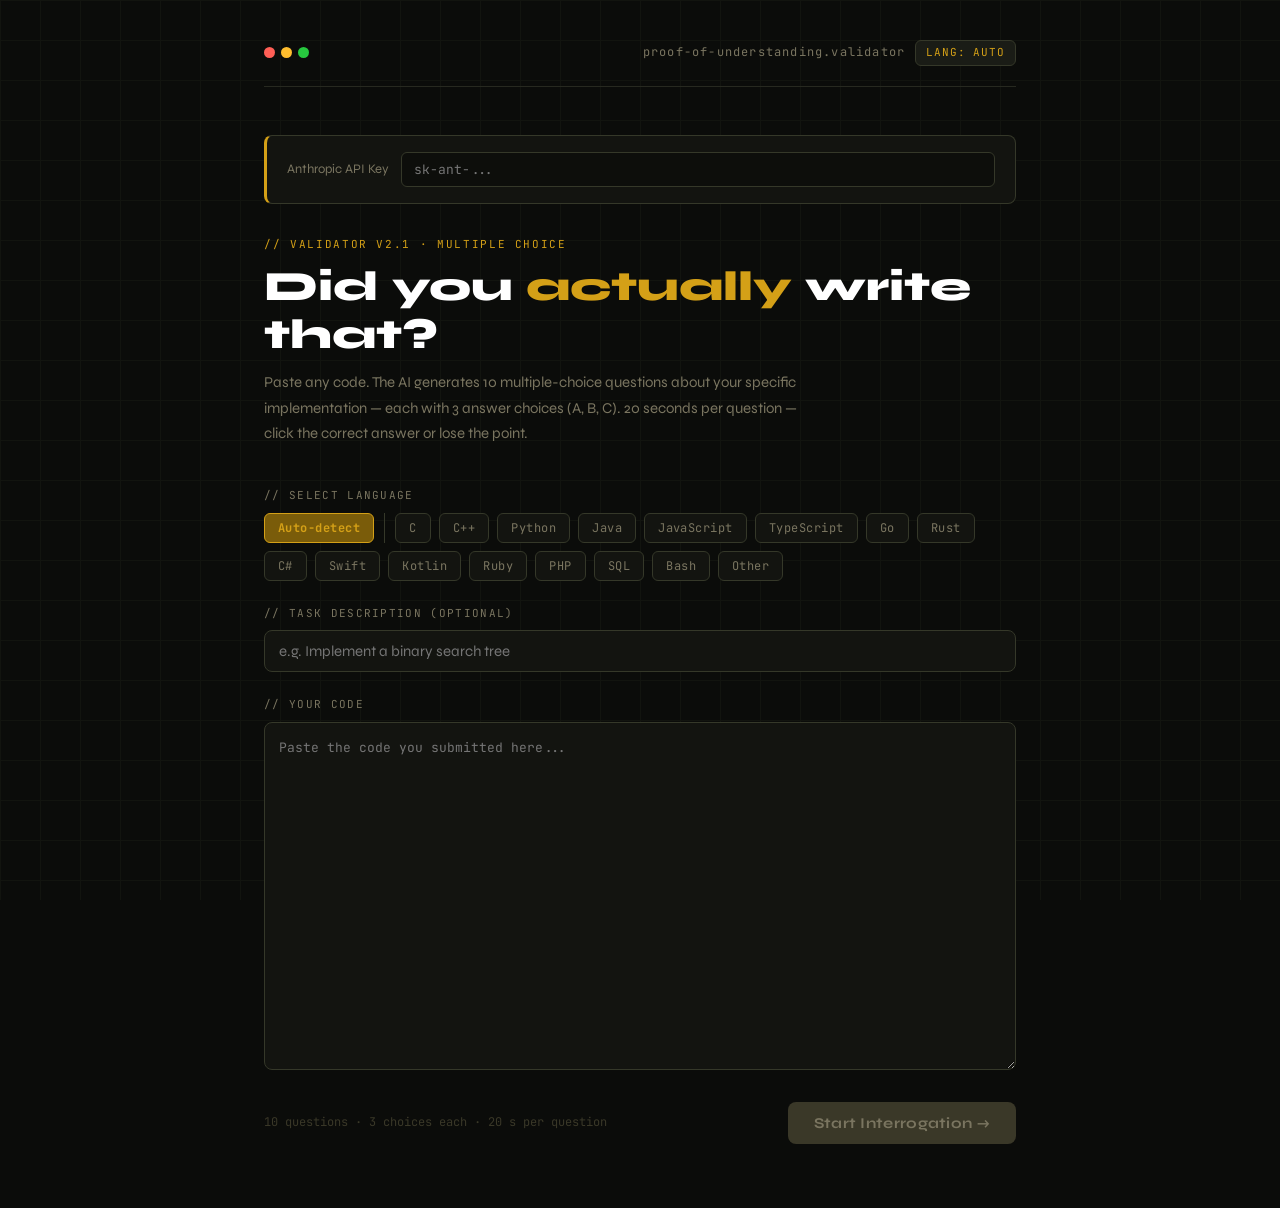
==== index.html @ c3c297bb "FULLY COMPLETED" ====
<!DOCTYPE html>
<html lang="en">
<head>
  <meta charset="UTF-8" />
  <meta name="viewport" content="width=device-width, initial-scale=1.0" />
  <title>Proof-of-Understanding Validator</title>

  <!-- Fonts -->
  <link href="https://fonts.googleapis.com/css2?family=JetBrains+Mono:ital,wght@0,400;0,600;0,700;1,400&family=Syne:wght@400;600;700;800&display=swap" rel="stylesheet" />

  <!-- Styles -->
  <link rel="stylesheet" href="css/styles.css" />
</head>
<body>
<div class="page">

  <!-- ── Topbar ── -->
  <div class="topbar">
    <div class="dots">
      <div class="dot dot-r"></div>
      <div class="dot dot-y"></div>
      <div class="dot dot-g"></div>
    </div>
    <span class="topbar-title">proof-of-understanding.validator</span>
    <span class="lang-badge" id="topbar-lang">LANG: AUTO</span>
  </div>

  <!-- ── API Key Banner ── -->
  <div class="key-banner">
    <label for="apikey">Anthropic API Key</label>
    <input id="apikey" class="key-input" type="password" placeholder="sk-ant-..." autocomplete="off" />
    <span id="key-status" class="key-saved" style="display:none">✓ saved</span>
  </div>

  <!-- ══ SCREEN: Submit ══ -->
  <div id="screen-submit" class="screen active">
    <div class="hero">
      <div class="hero-tag">// validator v2.1 · multiple choice</div>
      <h1 class="hero-title">Did you <span>actually</span> write that?</h1>
      <p class="hero-desc">Paste any code. The AI generates 10 multiple-choice questions about your specific implementation — each with 3 answer choices (A, B, C). 20 seconds per question — click the correct answer or lose the point.</p>
    </div>

    <div class="section">
      <div class="label">// select language</div>
      <div class="lang-row" id="lang-row"></div>
    </div>

    <div class="section">
      <div class="label">// task description (optional)</div>
      <input id="task-desc" class="input" type="text" placeholder="e.g. Implement a binary search tree" />
    </div>

    <div class="section">
      <div class="label">// your code</div>
      <textarea id="code-input" class="code-area" rows="14" placeholder="Paste the code you submitted here..."></textarea>
    </div>

    <div class="row-end">
      <span class="hint-text">10 questions · 3 choices each · 20 s per question</span>
      <button id="btn-start" class="btn" disabled>Start Interrogation →</button>
    </div>
  </div>

  <!-- ══ SCREEN: Loading ══ -->
  <div id="screen-loading" class="screen">
    <div class="loading-screen">
      <div class="spinner"></div>
      <div id="loading-msg" class="loading-msg">Parsing your code</div>
    </div>
  </div>

  <!-- ══ SCREEN: Questions ══ -->
  <div id="screen-questions" class="screen">
    <div class="progress-bar" id="progress-bar"></div>

    <div class="q-meta">
      <span id="q-meta-left">Question 1 of 10</span>
      <span id="q-meta-score" style="color:var(--amber);font-weight:700">0 / 0</span>
    </div>

    <div class="q-text" id="q-text"></div>
    <div class="code-ref" id="code-ref"></div>
    <div class="feedback-bar" id="feedback-bar"></div>

    <div class="timer-row">
      <div class="timer-ring">
        <svg width="54" height="54" viewBox="0 0 54 54">
          <circle class="track" cx="27" cy="27" r="23"/>
          <circle id="timer-arc" class="fill-arc" cx="27" cy="27" r="23"
                  stroke-dasharray="144.51" stroke-dashoffset="0" stroke="#d4a017"/>
        </svg>
        <div class="timer-num" id="timer-num" style="color:#d4a017">20</div>
      </div>
      <span class="timer-label" id="timer-label">seconds to choose</span>
    </div>

    <div class="options-grid" id="options-grid"></div>
  </div>

  <!-- ══ SCREEN: Evaluating ══ -->
  <div id="screen-evaluating" class="screen">
    <div class="loading-screen">
      <div class="spinner"></div>
      <div id="eval-msg" class="loading-msg">Compiling your results</div>
    </div>
  </div>

  <!-- ══ SCREEN: Result ══ -->
  <div id="screen-result" class="screen">
    <div class="result-screen">
      <div id="badge-ring" class="badge-ring badge-pass">
        <div class="badge-icon" id="badge-icon">✓</div>
        <div class="badge-word" id="badge-word">Verified</div>
      </div>

      <div class="score-num score-pass" id="score-num">10/10</div>
      <h2 class="result-title" id="result-title">Ready for Peer Review</h2>
      <p class="result-sub" id="result-sub"></p>

      <div id="next-step-box" class="next-step-box" style="display:none">
        <div class="nsl">// next step</div>
        <p id="next-step-text"></p>
      </div>

      <div class="eval-cards" id="eval-cards"></div>

      <div class="result-actions">
        <button class="btn-ghost" id="btn-new">Test New Code</button>
        <button class="btn" id="btn-retry" style="display:none">Retry Quiz →</button>
      </div>
    </div>
  </div>

</div>

<script src="js/config.js"></script>
<script src="js/api.js"></script>
<script src="js/quiz.js"></script>
<script src="js/main.js"></script>

</body>
</html>
---- css/styles.css ----
/* ── Reset & Root Variables ── */
*,*::before,*::after{box-sizing:border-box;margin:0;padding:0}
:root{
  --bg:#0b0c0a;--surface:#131410;--surface2:#1a1c16;
  --border:#272920;--border2:#353829;
  --amber:#d4a017;--amber2:#f0b830;--amber-dim:#7a5c0a;
  --green:#3ddc6e;--red:#f05050;--yellow:#f0c040;
  --text:#e2dcc8;--muted:#7a7560;--faint:#3a3828;
}
html,body{height:100%;background:var(--bg);color:var(--text);font-family:'Syne',sans-serif;font-size:16px;line-height:1.6}
body::before{content:'';position:fixed;inset:0;background-image:linear-gradient(var(--border) 1px,transparent 1px),linear-gradient(90deg,var(--border) 1px,transparent 1px);background-size:40px 40px;opacity:.3;pointer-events:none;z-index:0}
.page{position:relative;z-index:1;max-width:800px;margin:0 auto;padding:2.5rem 1.5rem 4rem;min-height:100vh}

/* ── Topbar ── */
.topbar{display:flex;align-items:center;gap:10px;margin-bottom:3rem;padding-bottom:1.25rem;border-bottom:1px solid var(--border)}
.dots{display:flex;gap:6px}
.dot{width:11px;height:11px;border-radius:50%}
.dot-r{background:#ff5f56}.dot-y{background:#ffbd2e}.dot-g{background:#27c93f}
.topbar-title{font-family:'JetBrains Mono',monospace;font-size:12px;color:var(--muted);letter-spacing:.1em;margin-left:auto}
.lang-badge{background:var(--surface2);border:1px solid var(--border2);border-radius:6px;padding:3px 10px;font-family:'JetBrains Mono',monospace;font-size:11px;color:var(--amber);letter-spacing:.08em}

/* ── Hero ── */
.hero{margin-bottom:2.5rem}
.hero-tag{font-family:'JetBrains Mono',monospace;font-size:11px;color:var(--amber);letter-spacing:.15em;text-transform:uppercase;margin-bottom:.6rem}
.hero-title{font-size:clamp(1.8rem,4vw,2.6rem);font-weight:800;line-height:1.15;color:#fff;margin-bottom:.75rem}
.hero-title span{color:var(--amber)}
.hero-desc{font-size:15px;color:var(--muted);max-width:540px;line-height:1.7}

/* ── API Key Banner ── */
.key-banner{background:var(--surface);border:1px solid var(--border2);border-left:3px solid var(--amber);border-radius:8px;padding:1rem 1.25rem;margin-bottom:2rem;display:flex;align-items:center;gap:12px;flex-wrap:wrap}
.key-banner label{font-size:13px;color:var(--muted);white-space:nowrap}
.key-input{flex:1;min-width:200px;background:#0d0e0b;border:1px solid var(--border2);border-radius:6px;color:var(--text);font-family:'JetBrains Mono',monospace;font-size:13px;padding:8px 12px;outline:none;transition:border-color .2s}
.key-input:focus{border-color:var(--amber)}
.key-saved{font-size:12px;color:var(--green);font-family:'JetBrains Mono',monospace}

/* ── Form Elements ── */
.section{margin-bottom:1.5rem}
.label{font-family:'JetBrains Mono',monospace;font-size:11px;color:var(--muted);letter-spacing:.12em;text-transform:uppercase;margin-bottom:8px}
.input{width:100%;background:var(--surface);border:1px solid var(--border2);border-radius:8px;color:var(--text);font-family:'Syne',sans-serif;font-size:15px;padding:11px 14px;outline:none;transition:border-color .2s}
.input:focus{border-color:var(--amber)}

/* ── Language Buttons ── */
.lang-row{display:flex;gap:8px;flex-wrap:wrap;margin-bottom:1.5rem}
.lang-btn{background:var(--surface);border:1px solid var(--border2);border-radius:6px;color:var(--muted);font-family:'JetBrains Mono',monospace;font-size:12px;padding:6px 13px;cursor:pointer;transition:all .15s;letter-spacing:.04em}
.lang-btn:hover{border-color:var(--amber-dim);color:var(--text)}
.lang-btn.selected{background:var(--amber-dim);border-color:var(--amber);color:var(--amber);font-weight:700}
.lang-divider{width:1px;background:var(--border2);margin:0 2px;align-self:stretch}

/* ── Code Input Area ── */
.code-area{width:100%;background:var(--surface);border:1px solid var(--border2);border-radius:8px;color:#c8c0a0;font-family:'JetBrains Mono',monospace;font-size:13px;padding:14px;outline:none;resize:vertical;transition:border-color .2s;line-height:1.75;tab-size:4}
.code-area:focus{border-color:var(--amber)}
.row-end{display:flex;justify-content:space-between;align-items:center;flex-wrap:wrap;gap:12px}
.hint-text{font-family:'JetBrains Mono',monospace;font-size:12px;color:var(--faint)}

/* ── Buttons ── */
.btn{background:var(--amber);color:#0b0c0a;border:none;border-radius:8px;padding:12px 26px;font-family:'Syne',sans-serif;font-size:15px;font-weight:700;cursor:pointer;transition:background .15s,transform .1s;letter-spacing:.02em;white-space:nowrap}
.btn:hover{background:var(--amber2)}.btn:active{transform:scale(.97)}
.btn:disabled{background:var(--faint);color:var(--muted);cursor:not-allowed;transform:none}
.btn-ghost{background:transparent;color:var(--amber);border:1px solid var(--amber-dim);border-radius:8px;padding:11px 22px;font-family:'Syne',sans-serif;font-size:15px;font-weight:600;cursor:pointer;transition:background .15s}
.btn-ghost:hover{background:var(--surface2)}

/* ── Loading Screen ── */
.loading-screen{display:flex;flex-direction:column;align-items:center;justify-content:center;min-height:380px;gap:1.5rem;animation:fadein .3s ease}
.spinner{width:52px;height:52px;border:2px solid var(--border2);border-top-color:var(--amber);border-radius:50%;animation:spin .85s linear infinite}
@keyframes spin{to{transform:rotate(360deg)}}
.loading-msg{font-family:'JetBrains Mono',monospace;font-size:13px;color:var(--muted);text-align:center}
.loading-msg::after{content:'';animation:dots 1.4s steps(4,end) infinite}
@keyframes dots{0%,100%{content:''}25%{content:'.'}50%{content:'..'}75%{content:'...'}}

/* ── Animations ── */
@keyframes fadein{from{opacity:0;transform:translateY(8px)}to{opacity:1;transform:none}}
@keyframes slidein{from{opacity:0;transform:translateX(18px)}to{opacity:1;transform:none}}

/* ── Progress Bar (pips) ── */
.progress-bar{display:flex;gap:6px;margin-bottom:1.75rem}
.pip{height:4px;flex:1;border-radius:2px;background:var(--border2);transition:background .3s}
.pip.done-correct{background:var(--green)}.pip.done-wrong{background:var(--red)}.pip.active{background:var(--amber2)}

/* ── Question Meta & Text ── */
.q-meta{font-family:'JetBrains Mono',monospace;font-size:11px;color:var(--muted);margin-bottom:.9rem;letter-spacing:.08em;display:flex;justify-content:space-between;align-items:center}
.q-text{font-size:20px;font-weight:700;line-height:1.45;color:#fff;margin-bottom:1.5rem}
.code-ref{background:var(--surface);border:1px solid var(--border2);border-left:3px solid var(--amber-dim);border-radius:8px;padding:14px;font-family:'JetBrains Mono',monospace;font-size:12px;color:#8a8060;line-height:1.8;max-height:150px;overflow-y:auto;white-space:pre;margin-bottom:1.5rem}

/* ── Timer ── */
.timer-row{display:flex;align-items:center;gap:14px;margin-bottom:1.5rem}
.timer-ring{position:relative;flex-shrink:0}
.timer-ring svg{display:block;transform:rotate(-90deg)}
.track{fill:none;stroke:var(--border2);stroke-width:3}
.fill-arc{fill:none;stroke-width:3;stroke-linecap:round;transition:stroke-dashoffset 1s linear,stroke .5s}
.timer-num{position:absolute;inset:0;display:flex;align-items:center;justify-content:center;font-family:'JetBrains Mono',monospace;font-size:17px;font-weight:700}
.timer-label{font-size:13px;color:var(--muted)}

/* ── MCQ Option Buttons ── */
.options-grid{display:flex;flex-direction:column;gap:10px;margin-bottom:1.25rem}
.opt-btn{
  width:100%;background:var(--surface);border:1px solid var(--border2);border-radius:10px;
  padding:14px 18px;cursor:pointer;text-align:left;
  font-family:'Syne',sans-serif;font-size:15px;color:var(--text);
  display:flex;align-items:flex-start;gap:14px;
  transition:border-color .15s,background .15s,transform .1s;
  animation:slidein .25s ease both;
  line-height:1.5;
}
.opt-btn:nth-child(1){animation-delay:.05s}
.opt-btn:nth-child(2){animation-delay:.12s}
.opt-btn:nth-child(3){animation-delay:.19s}
.opt-btn:hover:not(:disabled){border-color:var(--amber);background:var(--surface2);transform:translateX(3px)}
.opt-btn:hover:not(:disabled) .opt-key{border-color:var(--amber);color:var(--amber);background:var(--amber-dim)}
.opt-btn:disabled{cursor:default}
.opt-key{
  flex-shrink:0;width:28px;height:28px;border-radius:6px;
  background:var(--surface2);border:1px solid var(--border2);
  font-family:'JetBrains Mono',monospace;font-size:12px;font-weight:700;
  display:flex;align-items:center;justify-content:center;
  color:var(--muted);transition:all .2s;margin-top:1px;
}
.opt-text{flex:1}

/* ── Option States (correct / wrong / reveal) ── */
.opt-btn.selected-correct{border-color:var(--green);background:#0a1f0e}
.opt-btn.selected-correct .opt-key{background:#0a1f0e;border-color:var(--green);color:var(--green)}
.opt-btn.selected-wrong{border-color:var(--red);background:#1f0a0a}
.opt-btn.selected-wrong .opt-key{background:#1f0a0a;border-color:var(--red);color:var(--red)}
.opt-btn.reveal-correct{border-color:var(--green);background:#071408}
.opt-btn.reveal-correct .opt-key{background:#071408;border-color:var(--green);color:var(--green)}
.opt-btn.reveal-correct .opt-text{color:var(--green)}
.opt-btn.dimmed{opacity:.35}

/* ── Timeout Banner & Feedback Bar ── */
.timeout-tag{display:inline-flex;align-items:center;gap:8px;background:#2a1010;border:1px solid #7a2020;border-radius:6px;padding:8px 14px;font-family:'JetBrains Mono',monospace;font-size:12px;color:#e06050;margin-bottom:16px}
.feedback-bar{height:3px;border-radius:2px;margin-bottom:1rem;transition:background .3s;background:transparent}
.feedback-bar.correct{background:var(--green)}.feedback-bar.wrong{background:var(--red)}

/* ── Result Screen ── */
.result-screen{display:flex;flex-direction:column;align-items:center;padding:1rem 0 2rem;animation:fadein .3s ease}
.badge-ring{width:128px;height:128px;border-radius:50%;display:flex;flex-direction:column;align-items:center;justify-content:center;margin-bottom:1.25rem;animation:pop .45s cubic-bezier(.34,1.56,.64,1)}
@keyframes pop{from{transform:scale(.4);opacity:0}to{transform:scale(1);opacity:1}}
.badge-pass{background:#0a1f0e;border:2px solid var(--green)}
.badge-fail{background:#1f0a0a;border:2px solid var(--red)}
.badge-partial{background:#1f1a0a;border:2px solid var(--yellow)}
.badge-icon{font-size:44px;line-height:1}
.badge-word{font-family:'JetBrains Mono',monospace;font-size:10px;letter-spacing:.14em;font-weight:700;text-transform:uppercase;margin-top:4px}
.badge-pass .badge-word{color:var(--green)}.badge-fail .badge-word{color:var(--red)}.badge-partial .badge-word{color:var(--yellow)}
.score-num{font-family:'JetBrains Mono',monospace;font-size:48px;font-weight:700;margin-bottom:.25rem}
.score-pass{color:var(--green)}.score-fail{color:var(--red)}.score-partial{color:var(--yellow)}
.result-title{font-size:24px;font-weight:800;text-align:center;margin-bottom:.5rem;color:#fff}
.result-sub{font-size:14px;color:var(--muted);text-align:center;max-width:460px;line-height:1.7;margin-bottom:2rem}
.next-step-box{width:100%;background:#1a0f08;border:1px solid #6a3010;border-radius:8px;padding:12px 16px;margin-bottom:1.75rem}
.next-step-box .nsl{font-size:10px;color:#e07050;text-transform:uppercase;letter-spacing:.12em;font-weight:700;margin-bottom:4px}
.next-step-box p{font-size:14px;color:#c08060}

/* ── Result Eval Cards ── */
.eval-cards{width:100%;margin-bottom:1.5rem}
.eval-card{background:var(--surface);border:1px solid var(--border2);border-radius:10px;padding:1.1rem 1.25rem;margin-bottom:.75rem}
.eval-card.card-correct{border-color:#1a4a22}.eval-card.card-wrong{border-color:#4a1a1a}.eval-card.card-timeout{border-color:#3a2a0a}
.eval-q{font-size:14px;color:var(--text);font-weight:600;margin-bottom:10px;line-height:1.45}
.eval-choices{display:flex;flex-direction:column;gap:6px;margin-bottom:8px}
.eval-opt{display:flex;align-items:center;gap:10px;padding:7px 12px;border-radius:7px;font-size:13px;border:1px solid transparent}
.eval-opt .ek{font-family:'JetBrains Mono',monospace;font-size:11px;font-weight:700;width:22px;height:22px;border-radius:4px;display:flex;align-items:center;justify-content:center;flex-shrink:0}
.eval-opt.opt-neutral{background:var(--surface2);border-color:var(--border2);color:var(--muted)}
.eval-opt.opt-neutral .ek{background:var(--border2);color:var(--muted)}
.eval-opt.opt-correct-answer{background:#071408;border-color:#1a4a22;color:var(--green)}
.eval-opt.opt-correct-answer .ek{background:#0d2010;border-color:var(--green);color:var(--green)}
.eval-opt.opt-wrong-pick{background:#1f0a0a;border-color:#4a1a1a;color:var(--red)}
.eval-opt.opt-wrong-pick .ek{background:#2a0d0d;border-color:var(--red);color:var(--red)}
.eval-verdict{font-size:12px;font-family:'JetBrains Mono',monospace;margin-top:6px}
.v-pass{color:var(--green)}.v-fail{color:var(--red)}.v-timeout{color:var(--yellow)}
.result-actions{display:flex;gap:12px;flex-wrap:wrap;justify-content:center}

/* ── Screen Visibility ── */
.screen{display:none}.screen.active{display:block}

/* ── Scrollbar ── */
::-webkit-scrollbar{width:6px;height:6px}
::-webkit-scrollbar-track{background:var(--surface)}
::-webkit-scrollbar-thumb{background:var(--border2);border-radius:3px}
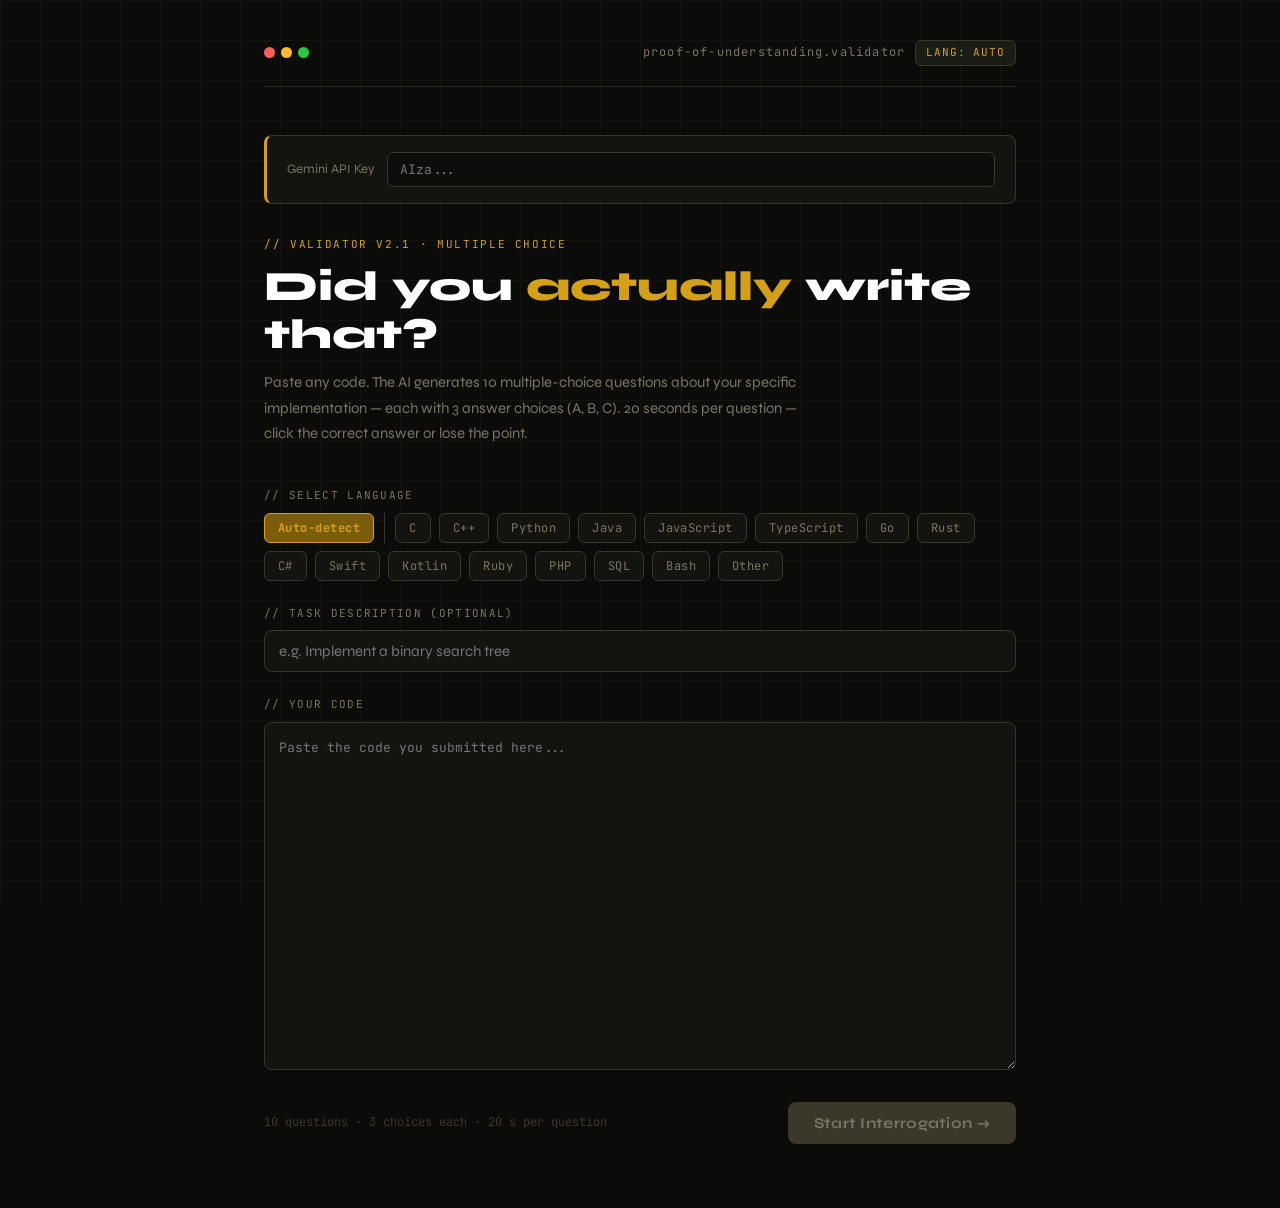
==== commit 37721713: "Done" ====
--- a/index.html
+++ b/index.html
@@ -5,16 +5,13 @@
   <meta name="viewport" content="width=device-width, initial-scale=1.0" />
   <title>Proof-of-Understanding Validator</title>
 
-  <!-- Fonts -->
   <link href="https://fonts.googleapis.com/css2?family=JetBrains+Mono:ital,wght@0,400;0,600;0,700;1,400&family=Syne:wght@400;600;700;800&display=swap" rel="stylesheet" />
 
-  <!-- Styles -->
   <link rel="stylesheet" href="css/styles.css" />
 </head>
 <body>
 <div class="page">
 
-  <!-- ── Topbar ── -->
   <div class="topbar">
     <div class="dots">
       <div class="dot dot-r"></div>
@@ -25,14 +22,12 @@
     <span class="lang-badge" id="topbar-lang">LANG: AUTO</span>
   </div>
 
-  <!-- ── API Key Banner ── -->
   <div class="key-banner">
-    <label for="apikey">Anthropic API Key</label>
-    <input id="apikey" class="key-input" type="password" placeholder="sk-ant-..." autocomplete="off" />
+    <label for="apikey">Gemini API Key</label>
+    <input id="apikey" class="key-input" type="password" placeholder="AIza..." autocomplete="off" />
     <span id="key-status" class="key-saved" style="display:none">✓ saved</span>
   </div>
 
-  <!-- ══ SCREEN: Submit ══ -->
   <div id="screen-submit" class="screen active">
     <div class="hero">
       <div class="hero-tag">// validator v2.1 · multiple choice</div>
@@ -61,7 +56,6 @@
     </div>
   </div>
 
-  <!-- ══ SCREEN: Loading ══ -->
   <div id="screen-loading" class="screen">
     <div class="loading-screen">
       <div class="spinner"></div>
@@ -69,7 +63,6 @@
     </div>
   </div>
 
-  <!-- ══ SCREEN: Questions ══ -->
   <div id="screen-questions" class="screen">
     <div class="progress-bar" id="progress-bar"></div>
 
@@ -97,7 +90,6 @@
     <div class="options-grid" id="options-grid"></div>
   </div>
 
-  <!-- ══ SCREEN: Evaluating ══ -->
   <div id="screen-evaluating" class="screen">
     <div class="loading-screen">
       <div class="spinner"></div>
@@ -105,7 +97,6 @@
     </div>
   </div>
 
-  <!-- ══ SCREEN: Result ══ -->
   <div id="screen-result" class="screen">
     <div class="result-screen">
       <div id="badge-ring" class="badge-ring badge-pass">
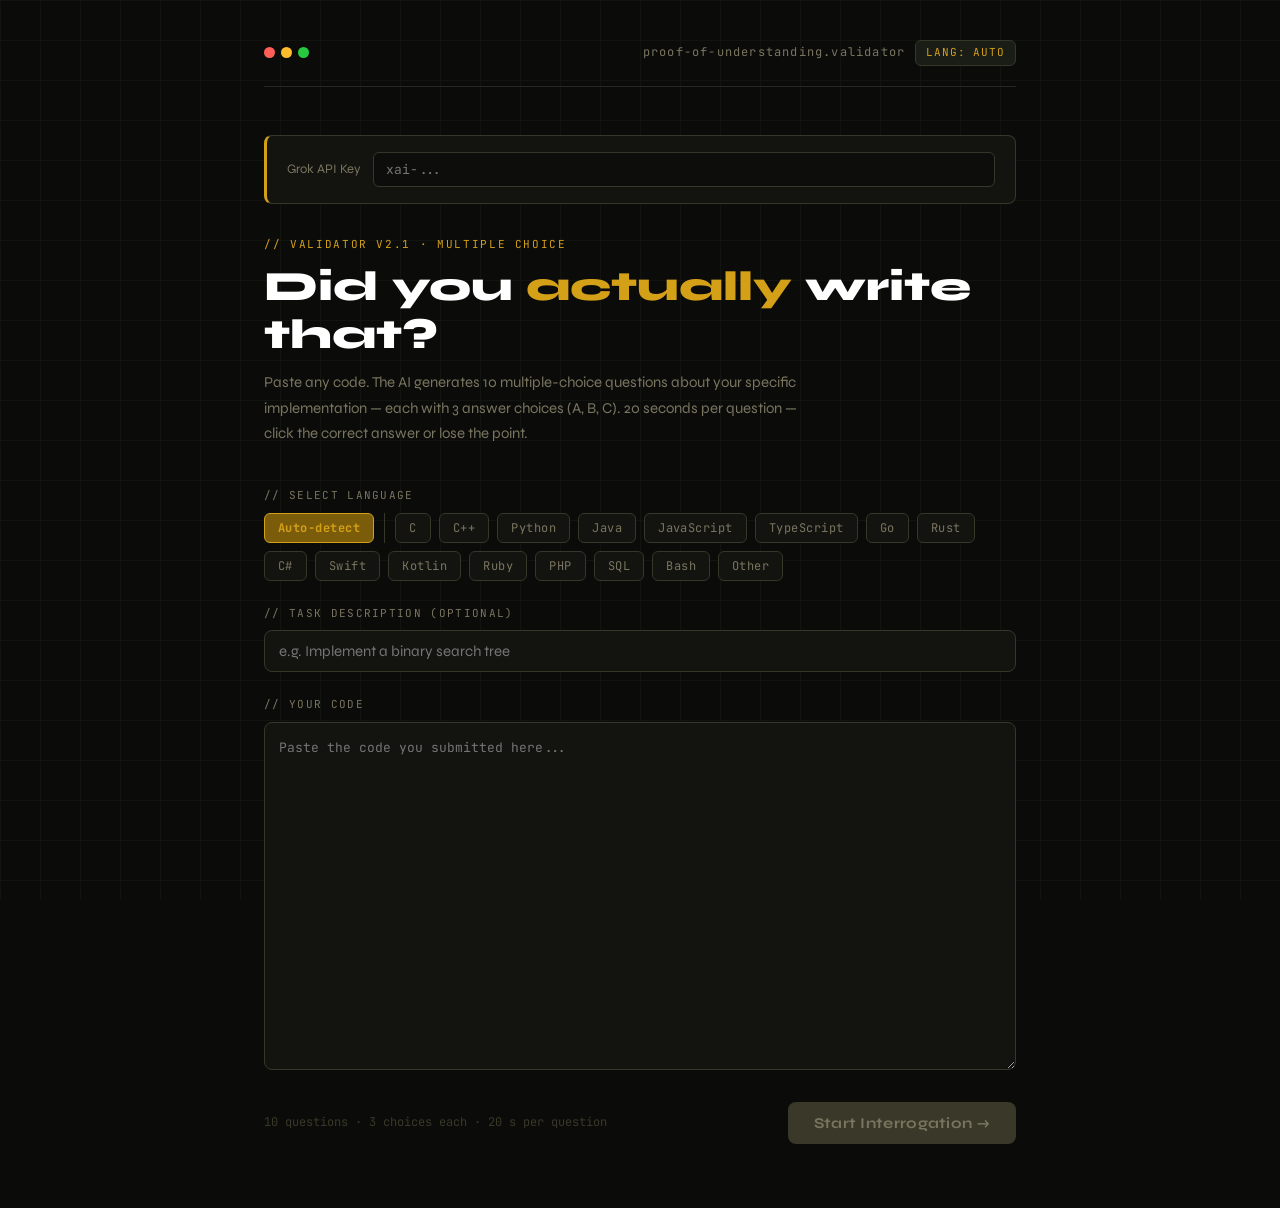
==== commit 892816a2: "API FIX" ====
--- a/index.html
+++ b/index.html
@@ -23,8 +23,8 @@
   </div>
 
   <div class="key-banner">
-    <label for="apikey">Gemini API Key</label>
-    <input id="apikey" class="key-input" type="password" placeholder="AIza..." autocomplete="off" />
+    <label for="apikey">Grok API Key</label>
+    <input id="apikey" class="key-input" type="password" placeholder="xai-..." autocomplete="off" />
     <span id="key-status" class="key-saved" style="display:none">✓ saved</span>
   </div>
 
